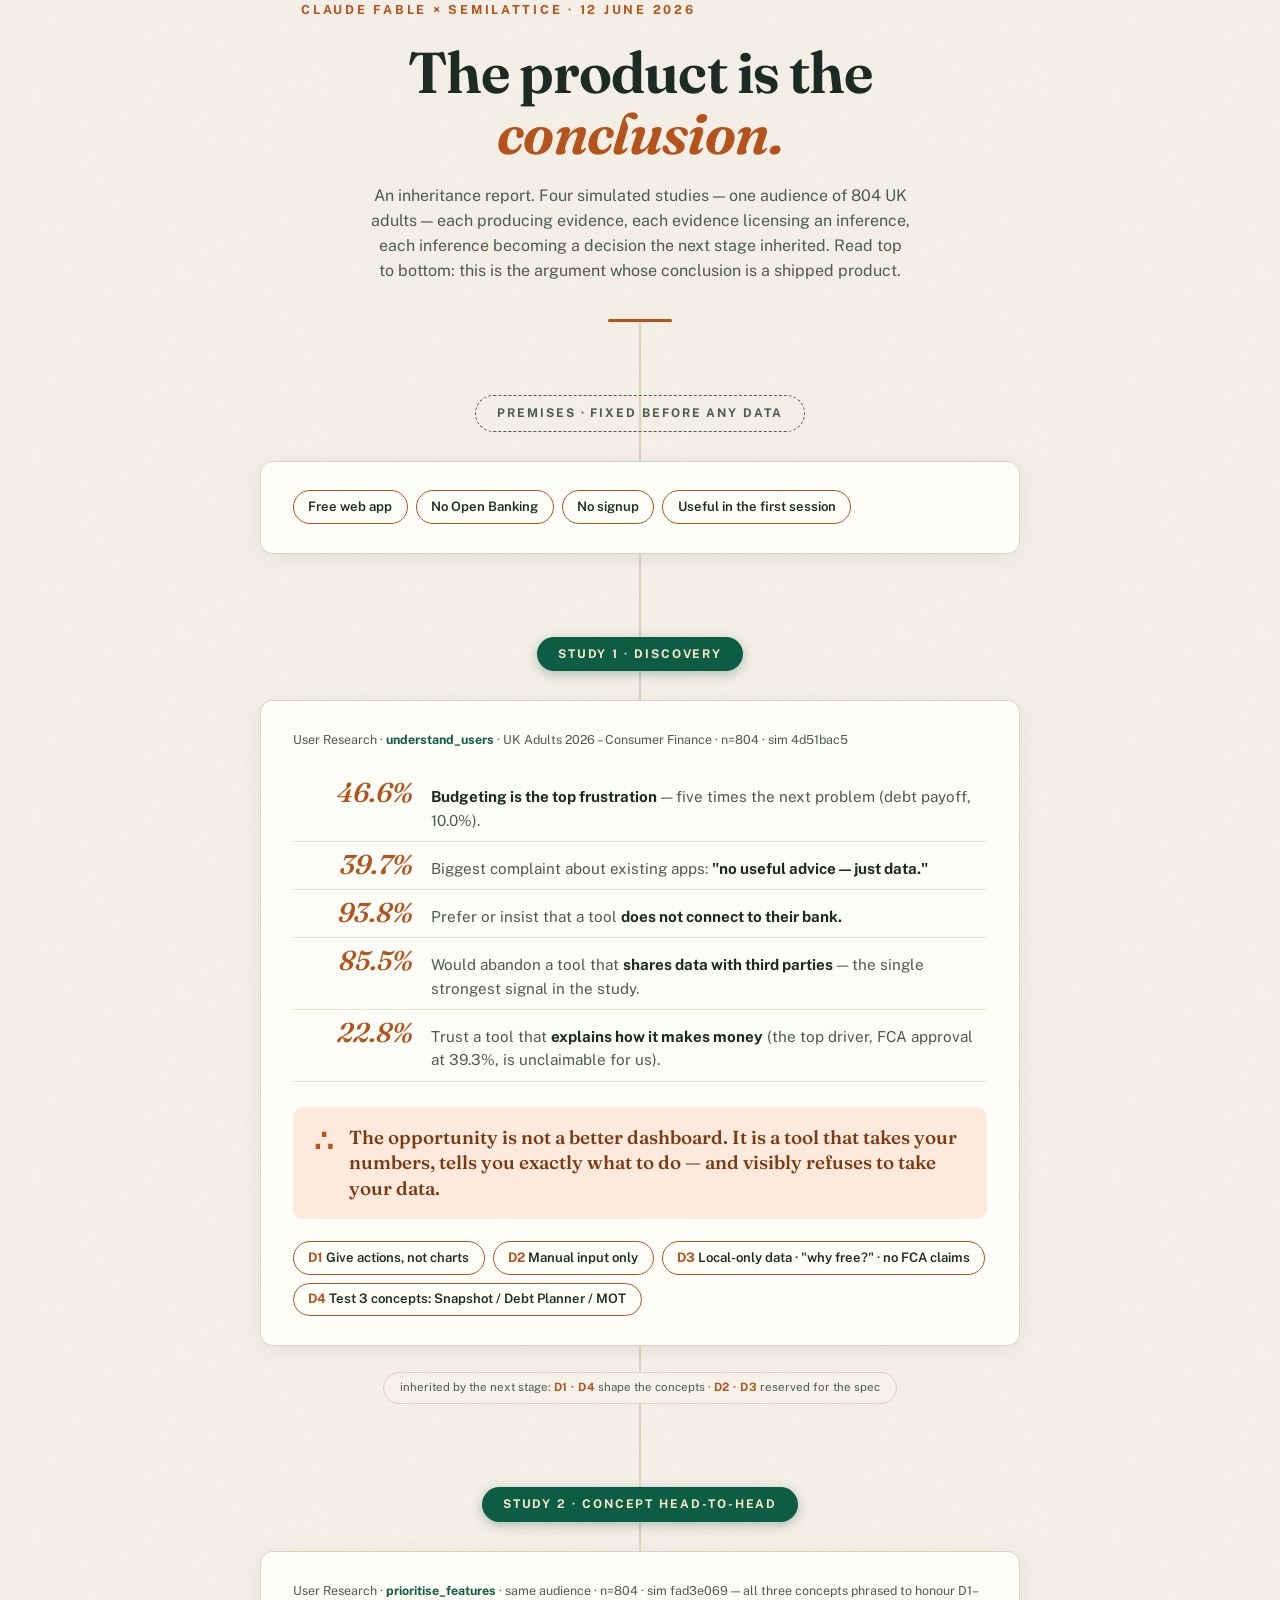
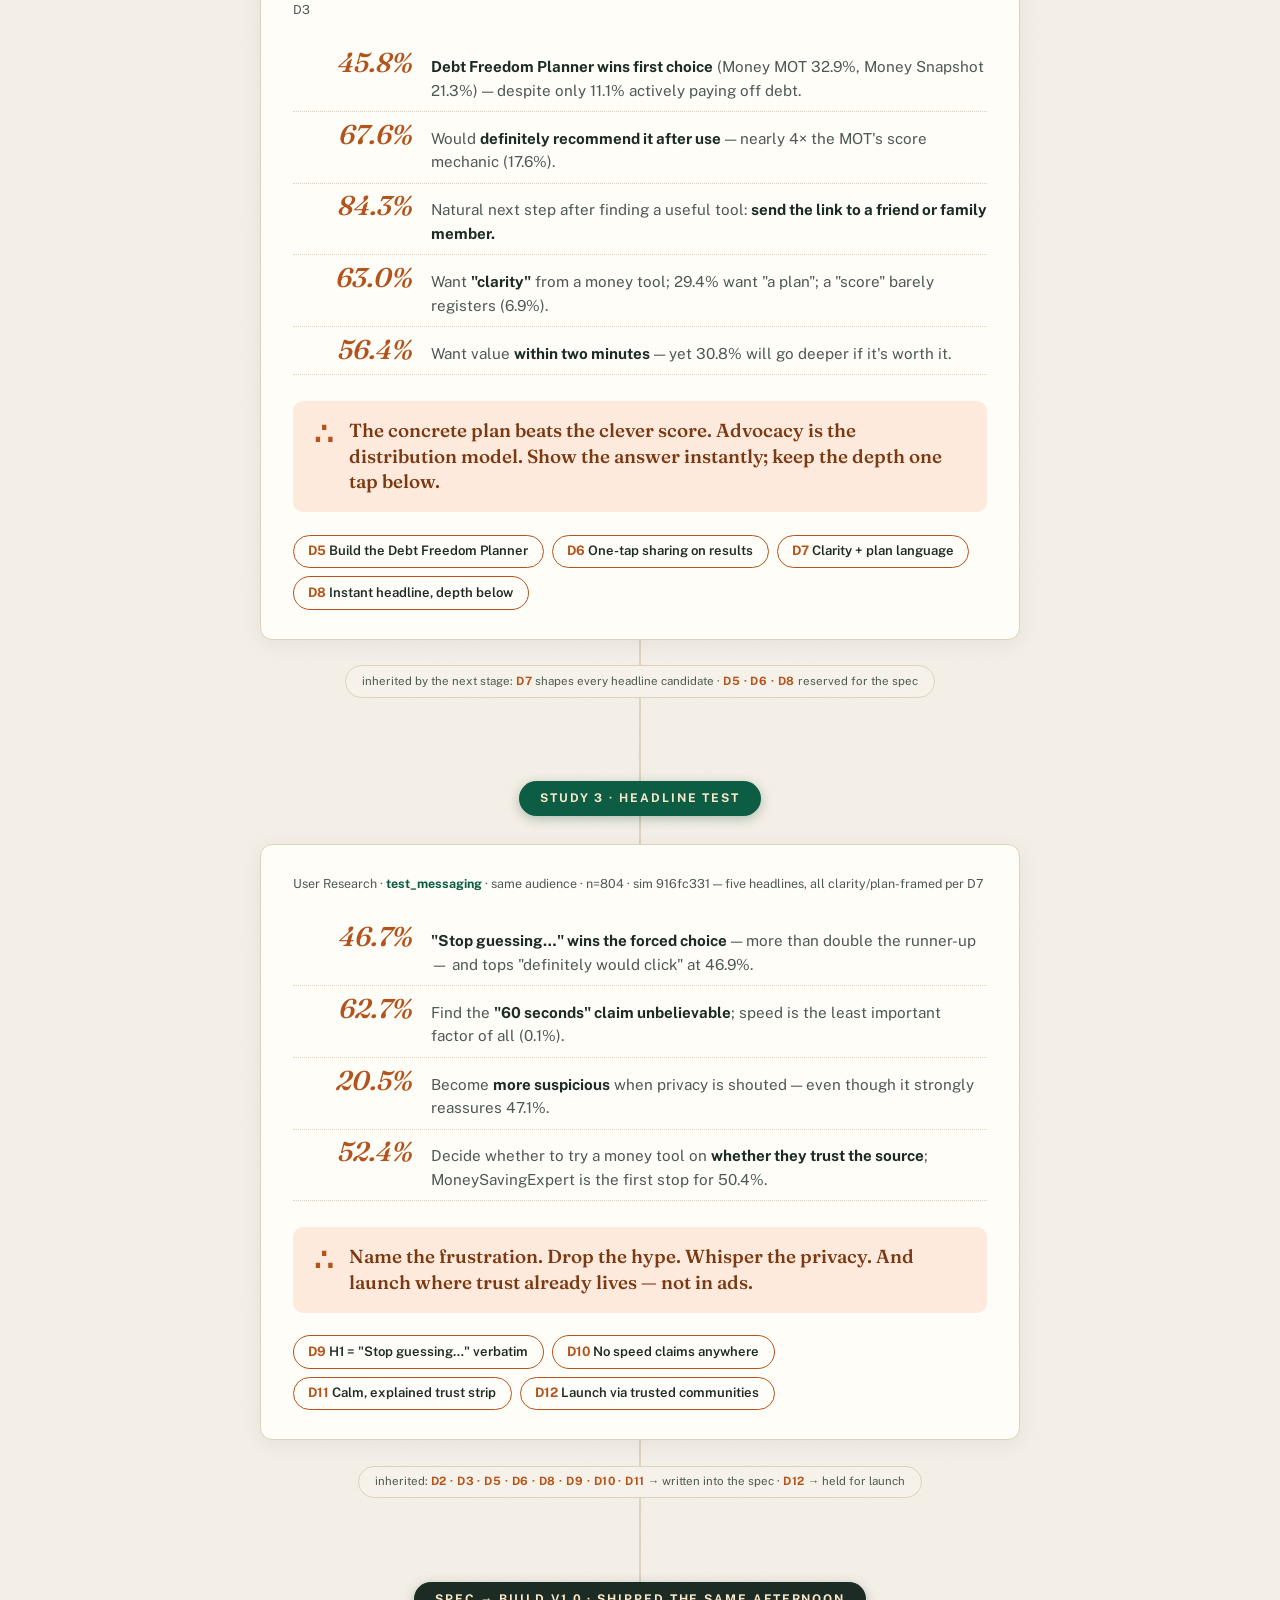
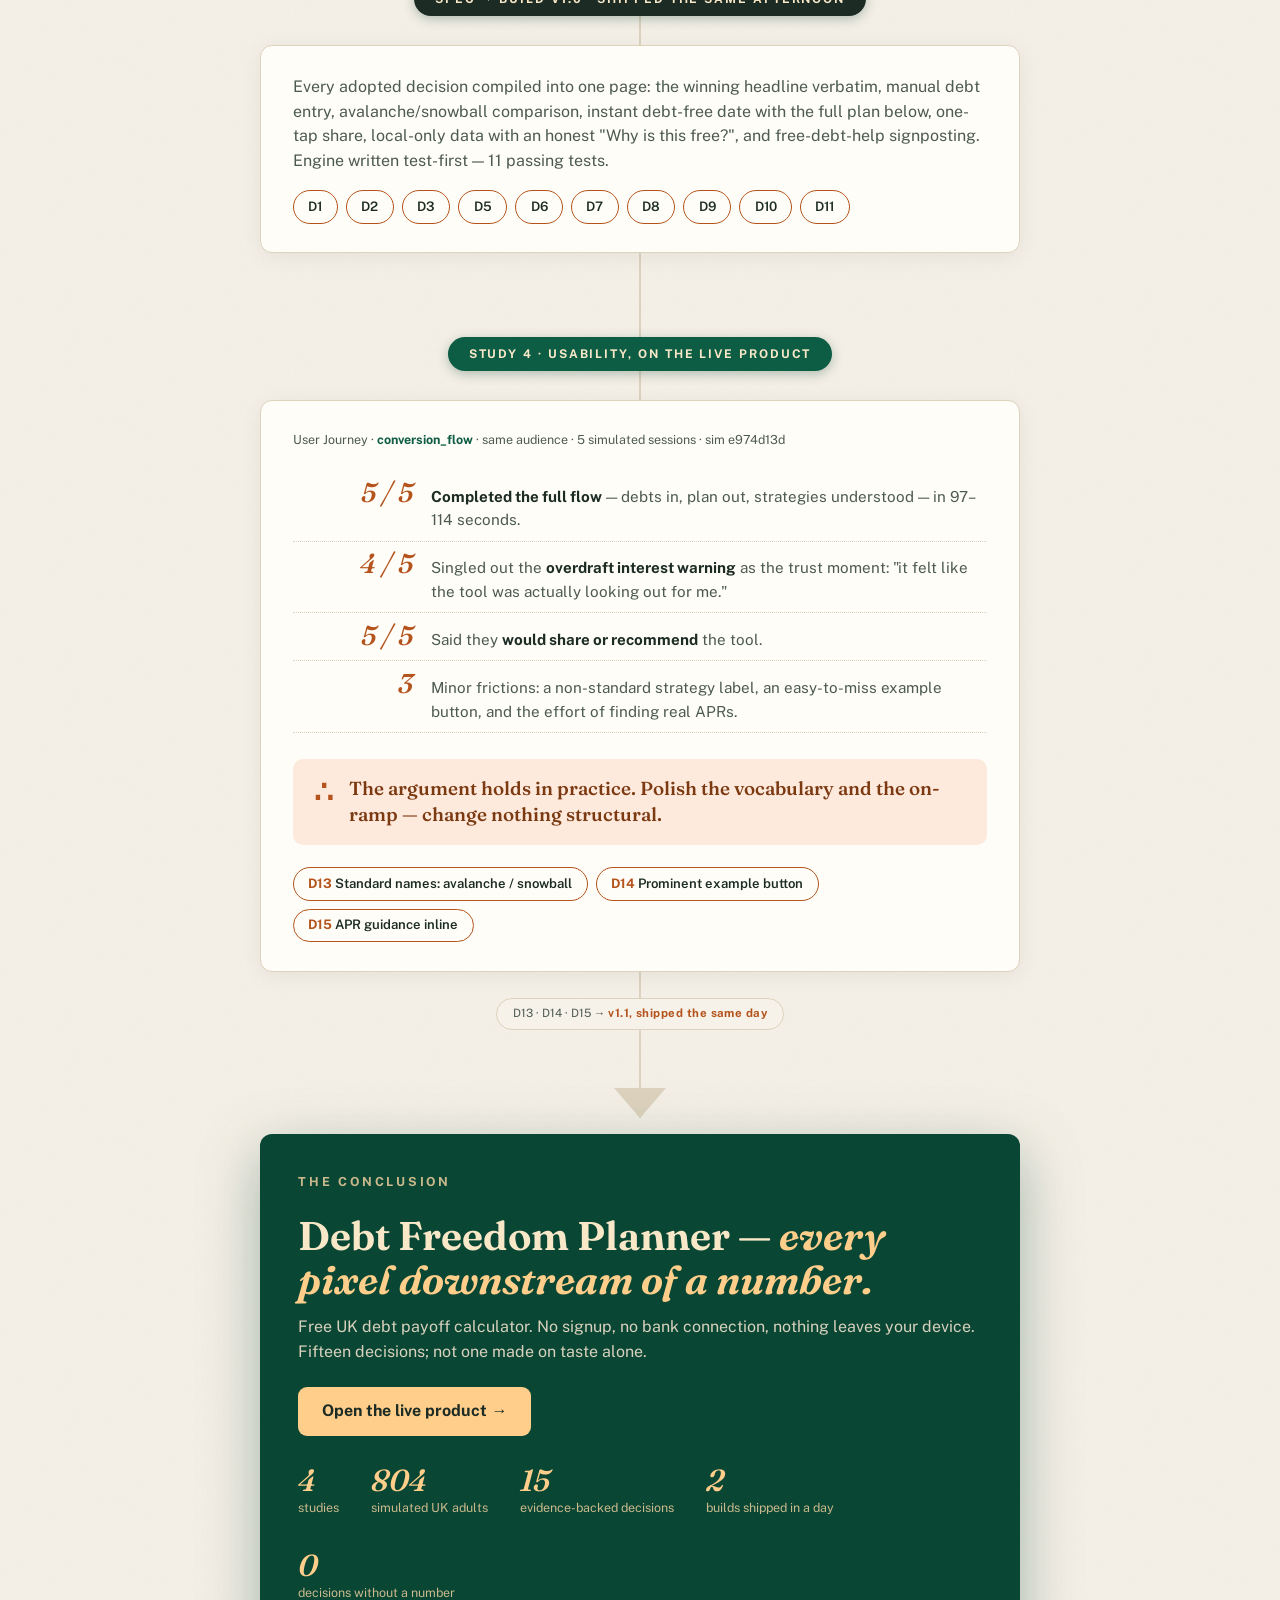
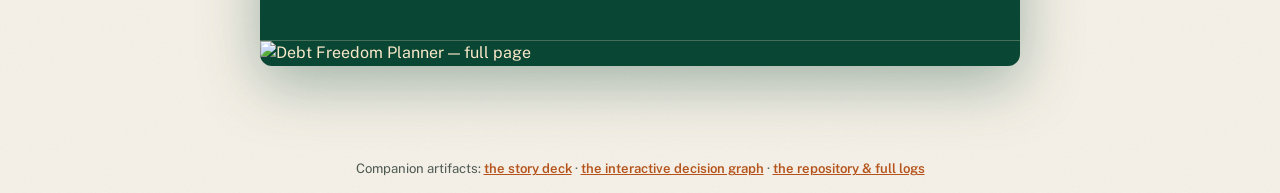
==== docs/report.html @ 3f69c5be "Add inheritance report (docs/report.html): evidence -> inference -> decision spine Co-Authored-By: C" ====
<!DOCTYPE html>
<html lang="en-GB">
<head>
<meta charset="UTF-8">
<meta name="viewport" content="width=device-width, initial-scale=1.0">
<title>The Inheritance Report — how a product was inferred into existence</title>
<meta name="description" content="The full inference chain behind Debt Freedom Planner: every piece of Semilattice evidence, the inference it licensed, and the decision it produced — converging on the shipped product.">
<link href="https://fonts.googleapis.com/css2?family=Fraunces:ital,opsz,wght@0,9..144,400;0,9..144,560;0,9..144,640;1,9..144,400;1,9..144,560&family=Public+Sans:wght@400;600;700&display=swap" rel="stylesheet">
<style>
  :root {
    --paper: #f7f2e9; --card: #fffdf8; --ink: #1c2b24; --ink-soft: #4c5a52;
    --green: #0d5c44; --green-deep: #0a4634; --copper: #b4541c; --copper-soft: #fdeadd;
    --gold: #f8e8c8; --line: #ddd2bd;
  }
  * { box-sizing: border-box; }
  body {
    margin: 0; background: var(--paper); color: var(--ink);
    font-family: "Public Sans", sans-serif; font-size: 1rem; line-height: 1.55;
    background-image: url("data:image/svg+xml,%3Csvg xmlns='http://www.w3.org/2000/svg' width='180' height='180'%3E%3Cfilter id='n'%3E%3CfeTurbulence type='fractalNoise' baseFrequency='0.9' numOctaves='2'/%3E%3CfeColorMatrix values='0 0 0 0 0 0 0 0 0 0 0 0 0 0 0 0 0 0 0.025 0'/%3E%3C/filter%3E%3Crect width='180' height='180' filter='url(%23n)'/%3E%3C/svg%3E");
  }
  .wrap { max-width: 760px; margin: 0 auto; padding: 0 1.4rem; }

  /* ---------- header ---------- */
  header { padding: 4.5rem 0 3rem; text-align: center; }
  .doc-eyebrow { font-size: 0.78rem; font-weight: 700; letter-spacing: 0.22em; text-transform: uppercase; color: var(--copper); margin: 0 0 1.4rem; }
  header h1 { font-family: "Fraunces", serif; font-weight: 640; font-size: clamp(2.2rem, 6vw, 3.6rem); line-height: 1.07; letter-spacing: -0.015em; margin: 0 auto 1.2rem; max-width: 18ch; }
  header h1 em { font-style: italic; color: var(--copper); }
  header p { color: var(--ink-soft); max-width: 54ch; margin: 0 auto; }
  .rule { width: 64px; height: 3px; background: var(--copper); margin: 2.2rem auto 0; border-radius: 2px; }

  /* ---------- spine ---------- */
  .spine { position: relative; padding: 2rem 0 0; }
  .spine::before {
    content: ""; position: absolute; top: 0; bottom: 0; left: 50%;
    width: 2px; background: var(--line); transform: translateX(-50%);
  }
  @media (max-width: 700px) { .spine::before { left: 14px; } }

  .stage { position: relative; padding: 2.6rem 0; }
  .stage-marker {
    position: relative; z-index: 1; width: fit-content; margin: 0 auto 1.8rem;
    font-size: 0.75rem; font-weight: 700; letter-spacing: 0.16em; text-transform: uppercase;
    background: var(--green); color: var(--gold); border-radius: 999px; padding: 0.5rem 1.3rem;
    box-shadow: 0 3px 12px rgba(10,70,52,0.3);
  }
  .stage-marker.ctx { background: transparent; color: var(--ink-soft); border: 1.5px dashed var(--ink-soft); box-shadow: none; }
  .stage-marker.art { background: var(--ink); color: var(--gold); }
  @media (max-width: 700px) { .stage-marker { margin-left: 0; } }

  .card {
    position: relative; z-index: 1; background: var(--card); border: 1px solid var(--line);
    border-radius: 12px; padding: 1.8rem 2rem; box-shadow: 0 4px 22px rgba(0,0,0,0.06);
  }
  @media (max-width: 700px) { .card { margin-left: 30px; padding: 1.4rem 1.3rem; } }

  .study-meta { font-size: 0.78rem; color: var(--ink-soft); margin: 0 0 1.3rem; }
  .study-meta b { color: var(--green); }

  /* evidence rows */
  .ev { display: grid; grid-template-columns: 7.5rem 1fr; gap: 1.1rem; align-items: baseline; padding: 0.55rem 0; border-bottom: 1px dotted var(--line); }
  .ev:last-of-type { border-bottom: none; }
  .ev .stat { font-family: "Fraunces", serif; font-style: italic; font-weight: 560; font-size: 1.7rem; color: var(--copper); text-align: right; line-height: 1; }
  .ev .what { font-size: 0.95rem; color: var(--ink-soft); }
  .ev .what b { color: var(--ink); }
  @media (max-width: 700px) { .ev { grid-template-columns: 5.2rem 1fr; gap: 0.8rem; } .ev .stat { font-size: 1.35rem; } }

  /* inference */
  .therefore { display: flex; gap: 1rem; align-items: flex-start; margin: 1.6rem 0 1.4rem; padding: 1.1rem 1.3rem; background: var(--copper-soft); border-radius: 10px; }
  .therefore .sym { font-family: "Fraunces", serif; font-size: 1.9rem; line-height: 1; color: var(--copper); font-weight: 640; }
  .therefore p { margin: 0; font-family: "Fraunces", serif; font-weight: 560; font-size: 1.18rem; line-height: 1.35; color: #7c3a12; }

  /* decisions */
  .decisions { display: flex; flex-wrap: wrap; gap: 0.5rem; }
  .dchip {
    font-size: 0.82rem; font-weight: 600; border: 1.5px solid var(--copper); color: var(--ink);
    background: var(--card); border-radius: 999px; padding: 0.35rem 0.9rem;
  }
  .dchip b { color: var(--copper); }

  /* inherited accumulator */
  .carried { position: relative; z-index: 1; width: fit-content; max-width: 88%; margin: 1.6rem auto 0; text-align: center;
    font-size: 0.72rem; color: var(--ink-soft); background: var(--paper); padding: 0.4rem 1rem; border: 1px solid var(--line); border-radius: 999px; }
  .carried b { color: var(--copper); letter-spacing: 0.04em; }
  @media (max-width: 700px) { .carried { margin-left: 30px; } }

  /* convergence + product */
  .funnel { position: relative; z-index: 1; width: 0; height: 0; margin: 1rem auto 0;
    border-left: 26px solid transparent; border-right: 26px solid transparent; border-top: 30px solid var(--line); }
  @media (max-width: 700px) { .funnel { display: none; } }

  .product { padding: 1rem 0 5rem; }
  .product .card { background: var(--green-deep); color: var(--gold); border: none; padding: 0; overflow: hidden;
    box-shadow: 0 18px 60px rgba(10,70,52,0.35); }
  .product .inner { padding: 2.4rem 2.4rem 2rem; }
  .product h2 { font-family: "Fraunces", serif; font-weight: 640; font-size: clamp(1.7rem, 4vw, 2.5rem); line-height: 1.1; margin: 0 0 0.8rem; }
  .product h2 em { font-style: italic; color: #ffce8a; }
  .product p { color: #d8d2bd; margin: 0 0 1.4rem; }
  .product a.cta { display: inline-block; font-weight: 700; color: var(--ink); background: #ffce8a; text-decoration: none; border-radius: 9px; padding: 0.75rem 1.5rem; }
  .product img { display: block; width: 100%; border-top: 1px solid rgba(248,232,200,0.25); }
  .tally { display: flex; flex-wrap: wrap; gap: 2rem; margin: 1.8rem 0 0.4rem; }
  .tally div span { display: block; }
  .tally .n { font-family: "Fraunces", serif; font-style: italic; font-weight: 560; font-size: 1.9rem; color: #ffce8a; line-height: 1.1; }
  .tally .d { font-size: 0.78rem; color: #c9b98c; }

  footer { text-align: center; padding: 0 0 4rem; font-size: 0.82rem; color: var(--ink-soft); }
  footer a { color: var(--copper); font-weight: 600; }

  /* reveal on scroll */
  .reveal { opacity: 0; transform: translateY(18px); transition: opacity 0.6s ease, transform 0.6s cubic-bezier(0.2,0.8,0.3,1); }
  .reveal.in { opacity: 1; transform: none; }
  @media (prefers-reduced-motion: reduce) { .reveal { opacity: 1; transform: none; transition: none; } }
  @media print { .reveal { opacity: 1 !important; transform: none !important; } .spine::before { display: none; } }
</style>
</head>
<body>

<header class="wrap">
  <p class="doc-eyebrow">Claude Fable × Semilattice · 12 June 2026</p>
  <h1>The product is the <em>conclusion.</em></h1>
  <p>An inheritance report. Four simulated studies — one audience of 804 UK adults — each producing evidence, each evidence licensing an inference, each inference becoming a decision the next stage inherited. Read top to bottom: this is the argument whose conclusion is a shipped product.</p>
  <div class="rule"></div>
</header>

<div class="wrap spine">

  <!-- STAGE 0 -->
  <section class="stage reveal">
    <div class="stage-marker ctx">Premises · fixed before any data</div>
    <div class="card">
      <div class="decisions">
        <span class="dchip">Free web app</span>
        <span class="dchip">No Open Banking</span>
        <span class="dchip">No signup</span>
        <span class="dchip">Useful in the first session</span>
      </div>
    </div>
  </section>

  <!-- STAGE 1 -->
  <section class="stage reveal">
    <div class="stage-marker">Study 1 · Discovery</div>
    <div class="card">
      <p class="study-meta">User Research · <b>understand_users</b> · UK Adults 2026 – Consumer Finance · n=804 · sim 4d51bac5</p>
      <div class="ev"><span class="stat">46.6%</span><span class="what"><b>Budgeting is the top frustration</b> — five times the next problem (debt payoff, 10.0%).</span></div>
      <div class="ev"><span class="stat">39.7%</span><span class="what">Biggest complaint about existing apps: <b>"no useful advice — just data."</b></span></div>
      <div class="ev"><span class="stat">93.8%</span><span class="what">Prefer or insist that a tool <b>does not connect to their bank.</b></span></div>
      <div class="ev"><span class="stat">85.5%</span><span class="what">Would abandon a tool that <b>shares data with third parties</b> — the single strongest signal in the study.</span></div>
      <div class="ev"><span class="stat">22.8%</span><span class="what">Trust a tool that <b>explains how it makes money</b> (the top driver, FCA approval at 39.3%, is unclaimable for us).</span></div>
      <div class="therefore"><span class="sym">∴</span><p>The opportunity is not a better dashboard. It is a tool that takes your numbers, tells you exactly what to do — and visibly refuses to take your data.</p></div>
      <div class="decisions">
        <span class="dchip"><b>D1</b> Give actions, not charts</span>
        <span class="dchip"><b>D2</b> Manual input only</span>
        <span class="dchip"><b>D3</b> Local-only data · "why free?" · no FCA claims</span>
        <span class="dchip"><b>D4</b> Test 3 concepts: Snapshot / Debt Planner / MOT</span>
      </div>
    </div>
    <div class="carried">inherited by the next stage: <b>D1 · D4</b> shape the concepts · <b>D2 · D3</b> reserved for the spec</div>
  </section>

  <!-- STAGE 2 -->
  <section class="stage reveal">
    <div class="stage-marker">Study 2 · Concept head-to-head</div>
    <div class="card">
      <p class="study-meta">User Research · <b>prioritise_features</b> · same audience · n=804 · sim fad3e069 — all three concepts phrased to honour D1–D3</p>
      <div class="ev"><span class="stat">45.8%</span><span class="what"><b>Debt Freedom Planner wins first choice</b> (Money MOT 32.9%, Money Snapshot 21.3%) — despite only 11.1% actively paying off debt.</span></div>
      <div class="ev"><span class="stat">67.6%</span><span class="what">Would <b>definitely recommend it after use</b> — nearly 4× the MOT's score mechanic (17.6%).</span></div>
      <div class="ev"><span class="stat">84.3%</span><span class="what">Natural next step after finding a useful tool: <b>send the link to a friend or family member.</b></span></div>
      <div class="ev"><span class="stat">63.0%</span><span class="what">Want <b>"clarity"</b> from a money tool; 29.4% want "a plan"; a "score" barely registers (6.9%).</span></div>
      <div class="ev"><span class="stat">56.4%</span><span class="what">Want value <b>within two minutes</b> — yet 30.8% will go deeper if it's worth it.</span></div>
      <div class="therefore"><span class="sym">∴</span><p>The concrete plan beats the clever score. Advocacy is the distribution model. Show the answer instantly; keep the depth one tap below.</p></div>
      <div class="decisions">
        <span class="dchip"><b>D5</b> Build the Debt Freedom Planner</span>
        <span class="dchip"><b>D6</b> One-tap sharing on results</span>
        <span class="dchip"><b>D7</b> Clarity + plan language</span>
        <span class="dchip"><b>D8</b> Instant headline, depth below</span>
      </div>
    </div>
    <div class="carried">inherited by the next stage: <b>D7</b> shapes every headline candidate · <b>D5 · D6 · D8</b> reserved for the spec</div>
  </section>

  <!-- STAGE 3 -->
  <section class="stage reveal">
    <div class="stage-marker">Study 3 · Headline test</div>
    <div class="card">
      <p class="study-meta">User Research · <b>test_messaging</b> · same audience · n=804 · sim 916fc331 — five headlines, all clarity/plan-framed per D7</p>
      <div class="ev"><span class="stat">46.7%</span><span class="what"><b>"Stop guessing…" wins the forced choice</b> — more than double the runner-up — and tops "definitely would click" at 46.9%.</span></div>
      <div class="ev"><span class="stat">62.7%</span><span class="what">Find the <b>"60 seconds" claim unbelievable</b>; speed is the least important factor of all (0.1%).</span></div>
      <div class="ev"><span class="stat">20.5%</span><span class="what">Become <b>more suspicious</b> when privacy is shouted — even though it strongly reassures 47.1%.</span></div>
      <div class="ev"><span class="stat">52.4%</span><span class="what">Decide whether to try a money tool on <b>whether they trust the source</b>; MoneySavingExpert is the first stop for 50.4%.</span></div>
      <div class="therefore"><span class="sym">∴</span><p>Name the frustration. Drop the hype. Whisper the privacy. And launch where trust already lives — not in ads.</p></div>
      <div class="decisions">
        <span class="dchip"><b>D9</b> H1 = "Stop guessing…" verbatim</span>
        <span class="dchip"><b>D10</b> No speed claims anywhere</span>
        <span class="dchip"><b>D11</b> Calm, explained trust strip</span>
        <span class="dchip"><b>D12</b> Launch via trusted communities</span>
      </div>
    </div>
    <div class="carried">inherited: <b>D2 · D3 · D5 · D6 · D8 · D9 · D10 · D11</b> → written into the spec · <b>D12</b> → held for launch</div>
  </section>

  <!-- SPEC / BUILD -->
  <section class="stage reveal">
    <div class="stage-marker art">Spec → Build v1.0 · shipped the same afternoon</div>
    <div class="card">
      <p style="margin:0 0 1rem; color: var(--ink-soft);">Every adopted decision compiled into one page: the winning headline verbatim, manual debt entry, avalanche/snowball comparison, instant debt-free date with the full plan below, one-tap share, local-only data with an honest "Why is this free?", and free-debt-help signposting. Engine written test-first — 11 passing tests.</p>
      <div class="decisions">
        <span class="dchip">D1</span><span class="dchip">D2</span><span class="dchip">D3</span><span class="dchip">D5</span><span class="dchip">D6</span><span class="dchip">D7</span><span class="dchip">D8</span><span class="dchip">D9</span><span class="dchip">D10</span><span class="dchip">D11</span>
      </div>
    </div>
  </section>

  <!-- STAGE 4 -->
  <section class="stage reveal">
    <div class="stage-marker">Study 4 · Usability, on the live product</div>
    <div class="card">
      <p class="study-meta">User Journey · <b>conversion_flow</b> · same audience · 5 simulated sessions · sim e974d13d</p>
      <div class="ev"><span class="stat">5 / 5</span><span class="what"><b>Completed the full flow</b> — debts in, plan out, strategies understood — in 97–114 seconds.</span></div>
      <div class="ev"><span class="stat">4 / 5</span><span class="what">Singled out the <b>overdraft interest warning</b> as the trust moment: "it felt like the tool was actually looking out for me."</span></div>
      <div class="ev"><span class="stat">5 / 5</span><span class="what">Said they <b>would share or recommend</b> the tool.</span></div>
      <div class="ev"><span class="stat">3</span><span class="what">Minor frictions: a non-standard strategy label, an easy-to-miss example button, and the effort of finding real APRs.</span></div>
      <div class="therefore"><span class="sym">∴</span><p>The argument holds in practice. Polish the vocabulary and the on-ramp — change nothing structural.</p></div>
      <div class="decisions">
        <span class="dchip"><b>D13</b> Standard names: avalanche / snowball</span>
        <span class="dchip"><b>D14</b> Prominent example button</span>
        <span class="dchip"><b>D15</b> APR guidance inline</span>
      </div>
    </div>
    <div class="carried">D13 · D14 · D15 → <b>v1.1, shipped the same day</b></div>
  </section>

  <div class="funnel"></div>
</div>

<!-- PRODUCT -->
<div class="wrap product reveal">
  <div class="card">
    <div class="inner">
      <p class="doc-eyebrow" style="color:#c9b98c">The conclusion</p>
      <h2>Debt Freedom Planner — <em>every pixel downstream of a number.</em></h2>
      <p>Free UK debt payoff calculator. No signup, no bank connection, nothing leaves your device. Fifteen decisions; not one made on taste alone.</p>
      <a class="cta" href="https://semilattice-research.github.io/debt-freedom-planner/">Open the live product →</a>
      <div class="tally">
        <div><span class="n">4</span><span class="d">studies</span></div>
        <div><span class="n">804</span><span class="d">simulated UK adults</span></div>
        <div><span class="n">15</span><span class="d">evidence-backed decisions</span></div>
        <div><span class="n">2</span><span class="d">builds shipped in a day</span></div>
        <div><span class="n">0</span><span class="d">decisions without a number</span></div>
      </div>
    </div>
    <img src="dfp-fullpage.jpeg" alt="Debt Freedom Planner — full page">
  </div>
</div>

<footer class="wrap">
  <p>Companion artifacts: <a href="deck.html">the story deck</a> · <a href="decision-graph.html">the interactive decision graph</a> · <a href="https://github.com/semilattice-research/debt-freedom-planner">the repository &amp; full logs</a></p>
</footer>

<script>
  const io = new IntersectionObserver((entries) => {
    entries.forEach(en => { if (en.isIntersecting) { en.target.classList.add('in'); io.unobserve(en.target); } });
  }, { threshold: 0.12 });
  document.querySelectorAll('.reveal').forEach(el => io.observe(el));
</script>
</body>
</html>
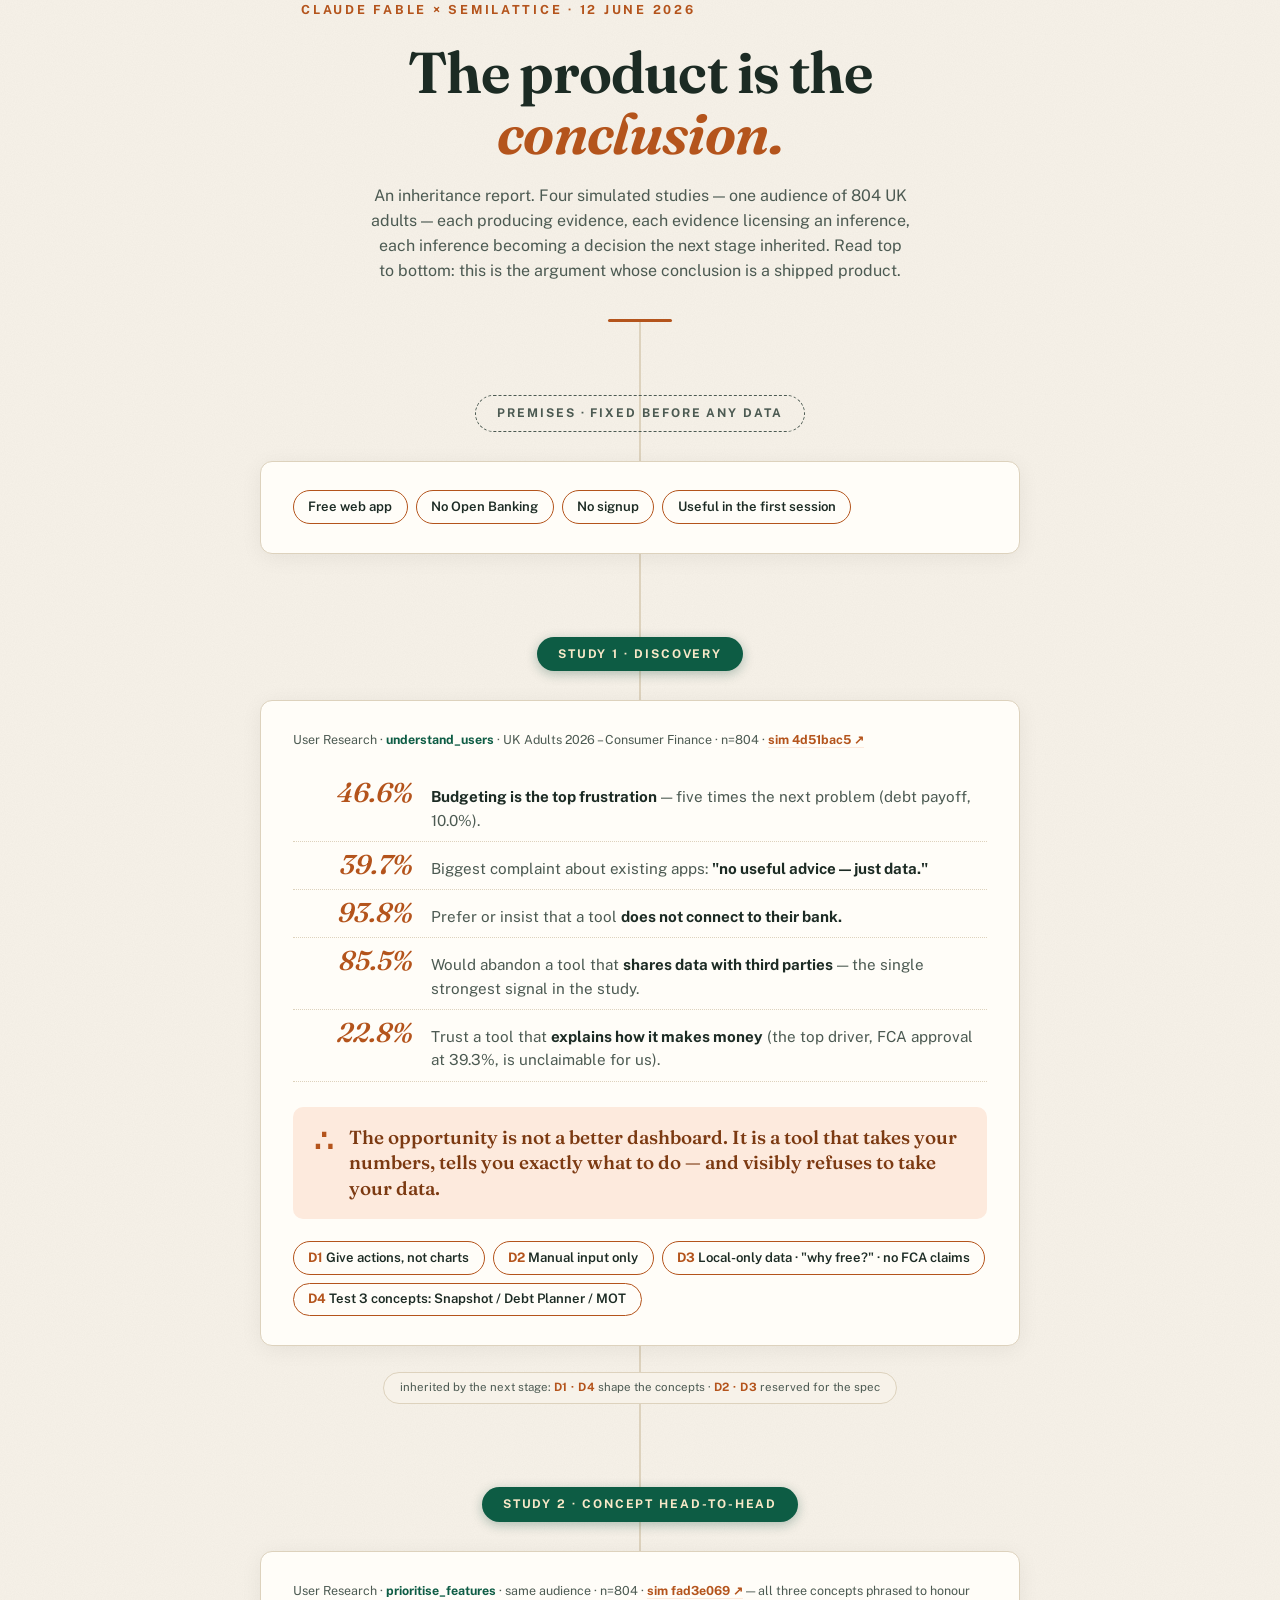
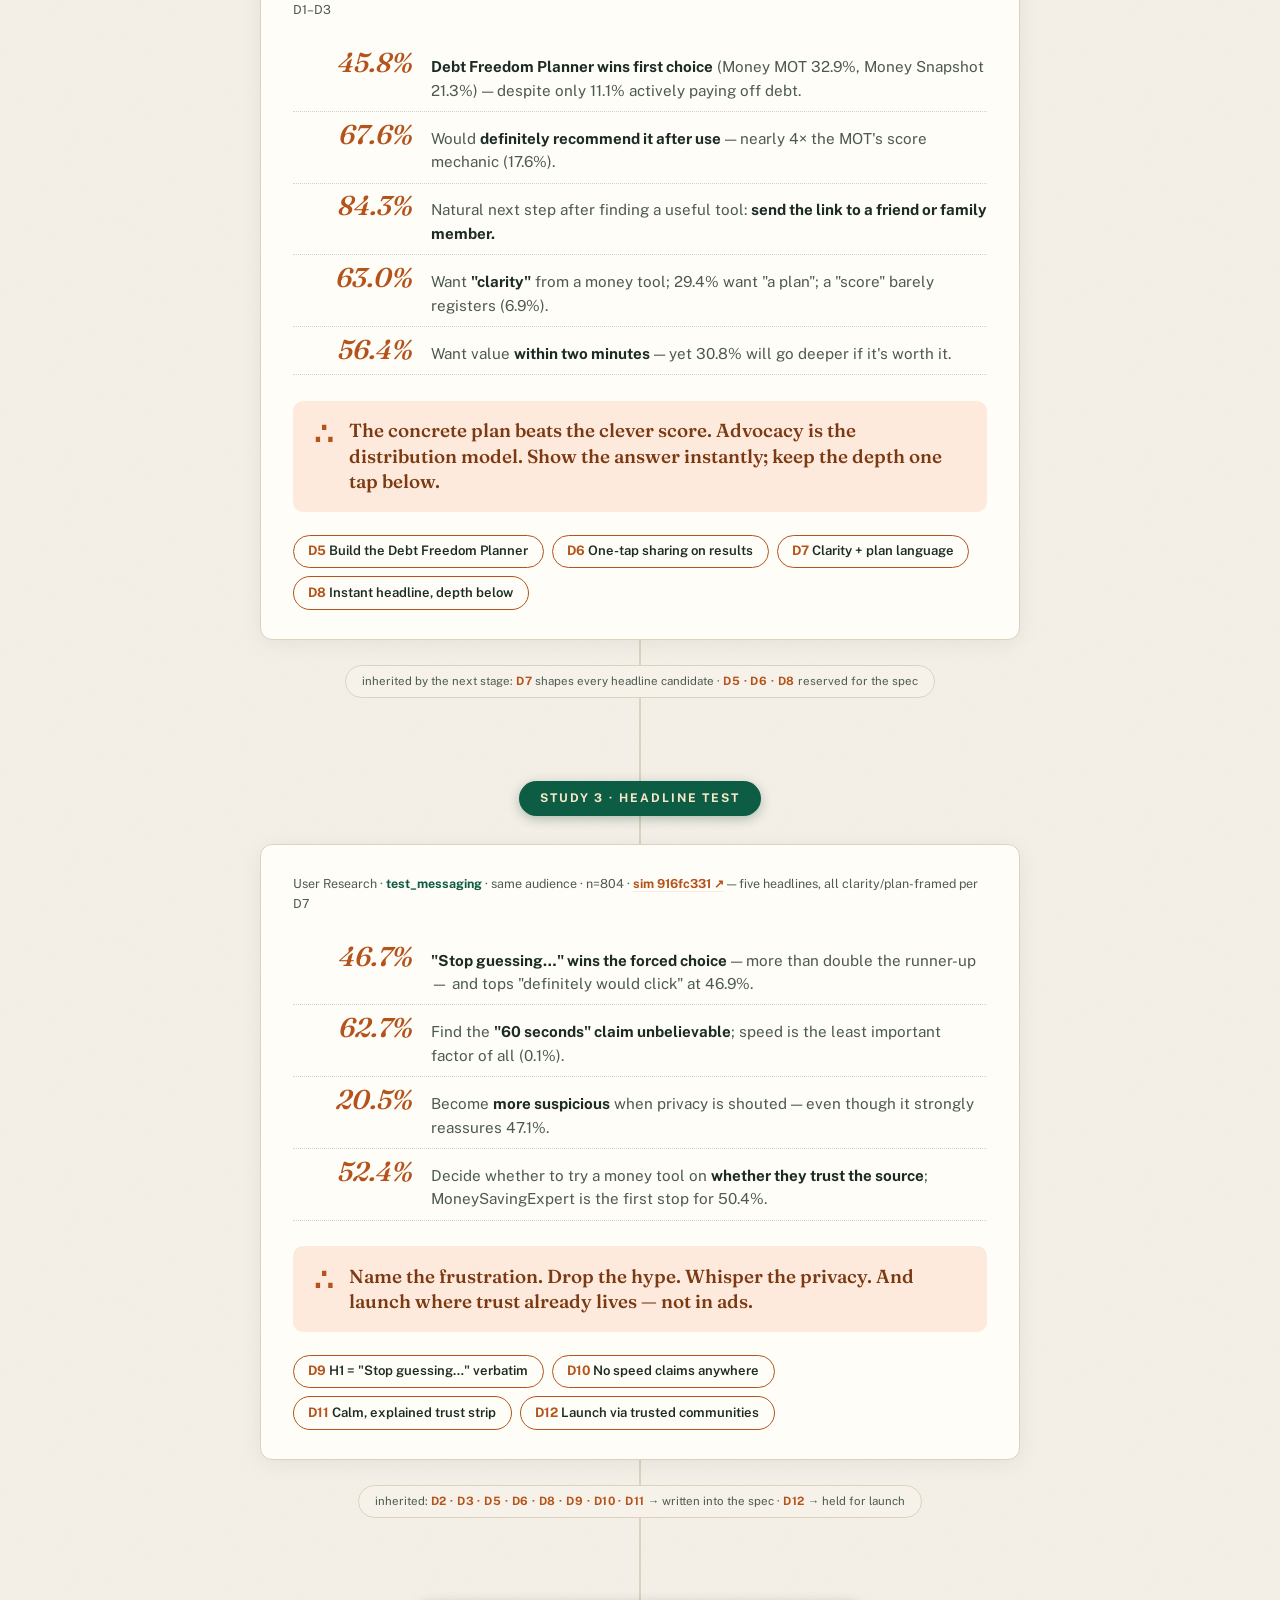
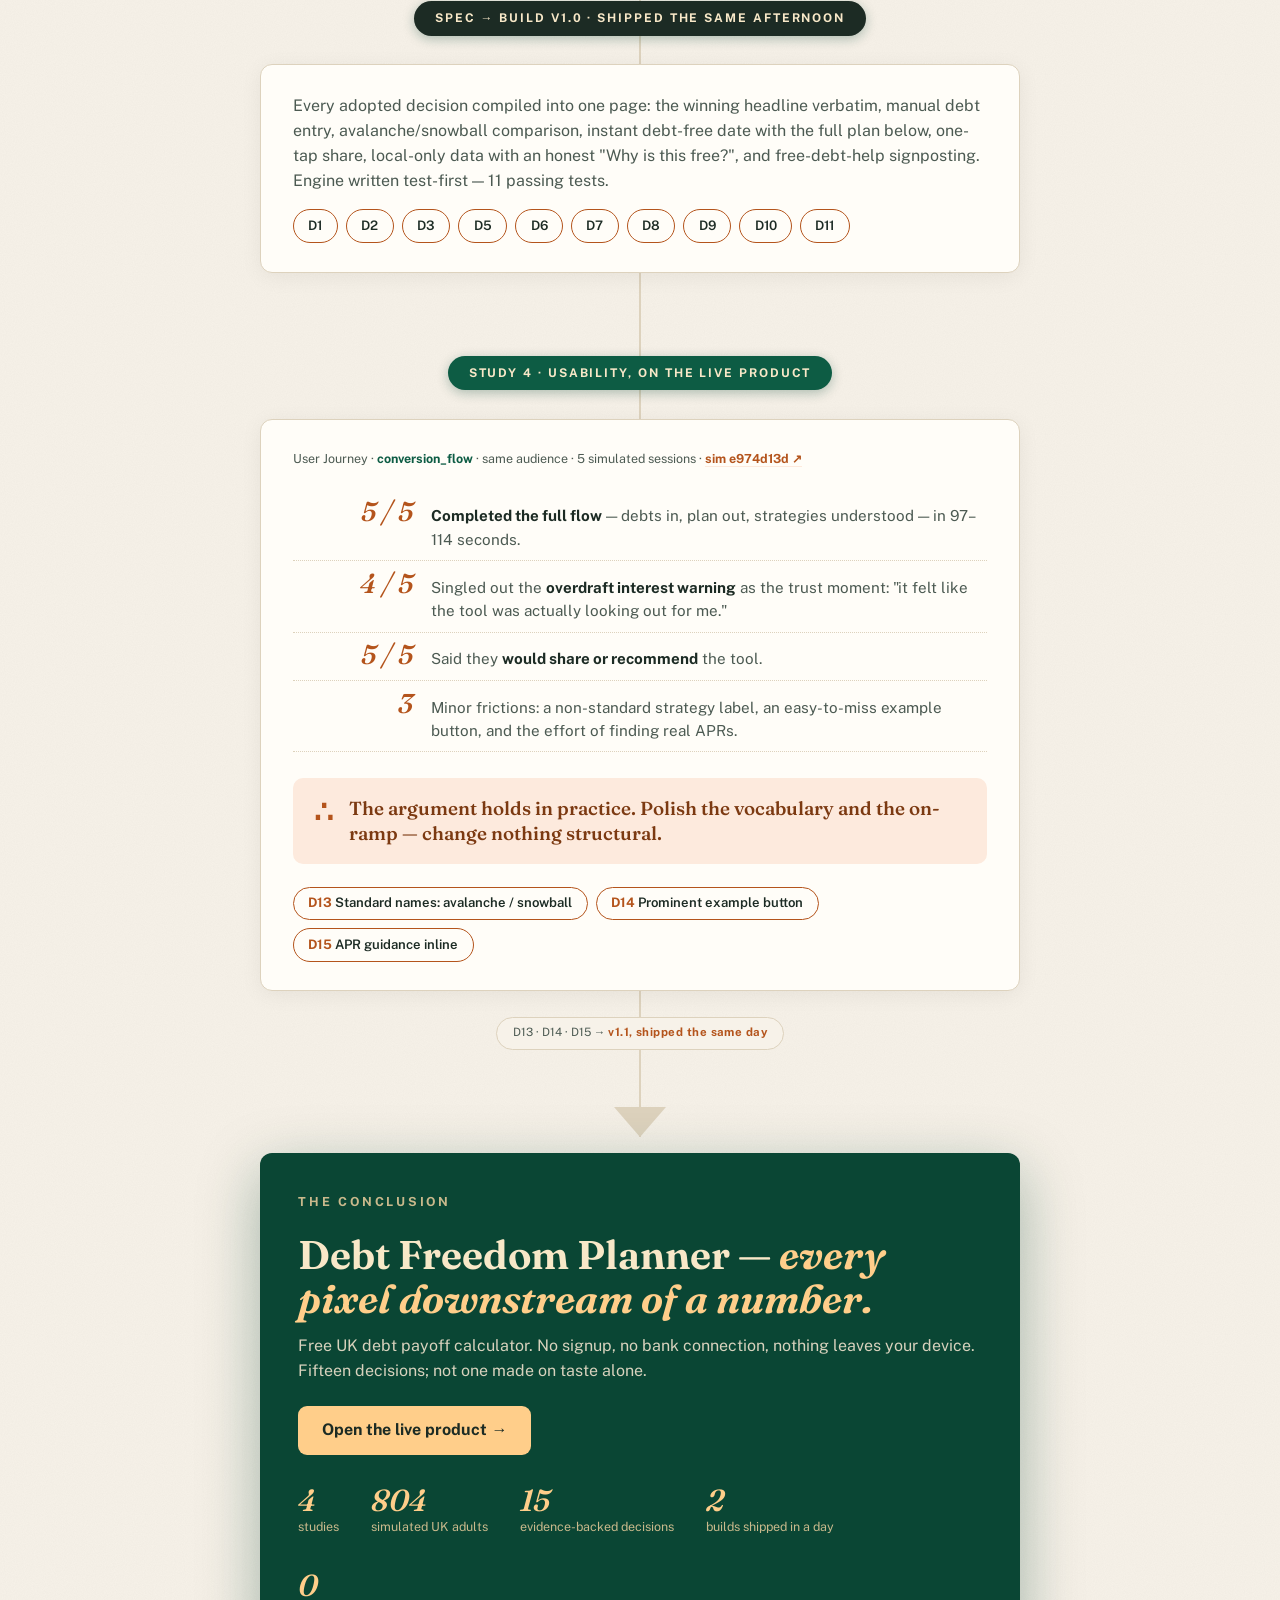
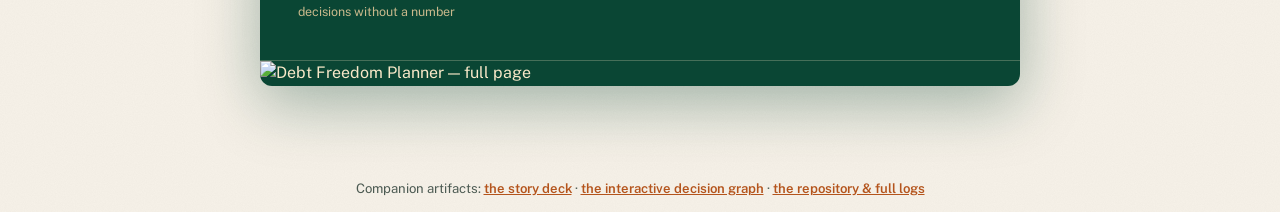
==== commit c7a9d6f3: "Link out to the four shareable Semilattice simulations across README, logs, report, deck, graph, and" ====
--- a/docs/report.html
+++ b/docs/report.html
@@ -55,6 +55,8 @@
 
   .study-meta { font-size: 0.78rem; color: var(--ink-soft); margin: 0 0 1.3rem; }
   .study-meta b { color: var(--green); }
+  .study-meta a { color: var(--copper); font-weight: 700; text-decoration: none; border-bottom: 1px solid var(--copper-soft); }
+  .study-meta a:hover { border-bottom-color: var(--copper); }
 
   /* evidence rows */
   .ev { display: grid; grid-template-columns: 7.5rem 1fr; gap: 1.1rem; align-items: baseline; padding: 0.55rem 0; border-bottom: 1px dotted var(--line); }
@@ -140,7 +142,7 @@
   <section class="stage reveal">
     <div class="stage-marker">Study 1 · Discovery</div>
     <div class="card">
-      <p class="study-meta">User Research · <b>understand_users</b> · UK Adults 2026 – Consumer Finance · n=804 · sim 4d51bac5</p>
+      <p class="study-meta">User Research · <b>understand_users</b> · UK Adults 2026 – Consumer Finance · n=804 · <a href="http://app.semilattice.ai/share/simulation/4d51bac5-793d-4f12-ad37-9204facee839" target="_blank" rel="noopener">sim 4d51bac5 ↗</a></p>
       <div class="ev"><span class="stat">46.6%</span><span class="what"><b>Budgeting is the top frustration</b> — five times the next problem (debt payoff, 10.0%).</span></div>
       <div class="ev"><span class="stat">39.7%</span><span class="what">Biggest complaint about existing apps: <b>"no useful advice — just data."</b></span></div>
       <div class="ev"><span class="stat">93.8%</span><span class="what">Prefer or insist that a tool <b>does not connect to their bank.</b></span></div>
@@ -161,7 +163,7 @@
   <section class="stage reveal">
     <div class="stage-marker">Study 2 · Concept head-to-head</div>
     <div class="card">
-      <p class="study-meta">User Research · <b>prioritise_features</b> · same audience · n=804 · sim fad3e069 — all three concepts phrased to honour D1–D3</p>
+      <p class="study-meta">User Research · <b>prioritise_features</b> · same audience · n=804 · <a href="http://app.semilattice.ai/share/simulation/fad3e069-8821-433e-a4a8-5ae99ea1423e" target="_blank" rel="noopener">sim fad3e069 ↗</a> — all three concepts phrased to honour D1–D3</p>
       <div class="ev"><span class="stat">45.8%</span><span class="what"><b>Debt Freedom Planner wins first choice</b> (Money MOT 32.9%, Money Snapshot 21.3%) — despite only 11.1% actively paying off debt.</span></div>
       <div class="ev"><span class="stat">67.6%</span><span class="what">Would <b>definitely recommend it after use</b> — nearly 4× the MOT's score mechanic (17.6%).</span></div>
       <div class="ev"><span class="stat">84.3%</span><span class="what">Natural next step after finding a useful tool: <b>send the link to a friend or family member.</b></span></div>
@@ -182,7 +184,7 @@
   <section class="stage reveal">
     <div class="stage-marker">Study 3 · Headline test</div>
     <div class="card">
-      <p class="study-meta">User Research · <b>test_messaging</b> · same audience · n=804 · sim 916fc331 — five headlines, all clarity/plan-framed per D7</p>
+      <p class="study-meta">User Research · <b>test_messaging</b> · same audience · n=804 · <a href="http://app.semilattice.ai/share/simulation/916fc331-c222-4e14-8946-4e6dda7c9f85" target="_blank" rel="noopener">sim 916fc331 ↗</a> — five headlines, all clarity/plan-framed per D7</p>
       <div class="ev"><span class="stat">46.7%</span><span class="what"><b>"Stop guessing…" wins the forced choice</b> — more than double the runner-up — and tops "definitely would click" at 46.9%.</span></div>
       <div class="ev"><span class="stat">62.7%</span><span class="what">Find the <b>"60 seconds" claim unbelievable</b>; speed is the least important factor of all (0.1%).</span></div>
       <div class="ev"><span class="stat">20.5%</span><span class="what">Become <b>more suspicious</b> when privacy is shouted — even though it strongly reassures 47.1%.</span></div>
@@ -213,7 +215,7 @@
   <section class="stage reveal">
     <div class="stage-marker">Study 4 · Usability, on the live product</div>
     <div class="card">
-      <p class="study-meta">User Journey · <b>conversion_flow</b> · same audience · 5 simulated sessions · sim e974d13d</p>
+      <p class="study-meta">User Journey · <b>conversion_flow</b> · same audience · 5 simulated sessions · <a href="http://app.semilattice.ai/share/simulation/e974d13d-3f0e-4699-b4fe-6afda10b6764" target="_blank" rel="noopener">sim e974d13d ↗</a></p>
       <div class="ev"><span class="stat">5 / 5</span><span class="what"><b>Completed the full flow</b> — debts in, plan out, strategies understood — in 97–114 seconds.</span></div>
       <div class="ev"><span class="stat">4 / 5</span><span class="what">Singled out the <b>overdraft interest warning</b> as the trust moment: "it felt like the tool was actually looking out for me."</span></div>
       <div class="ev"><span class="stat">5 / 5</span><span class="what">Said they <b>would share or recommend</b> the tool.</span></div>
